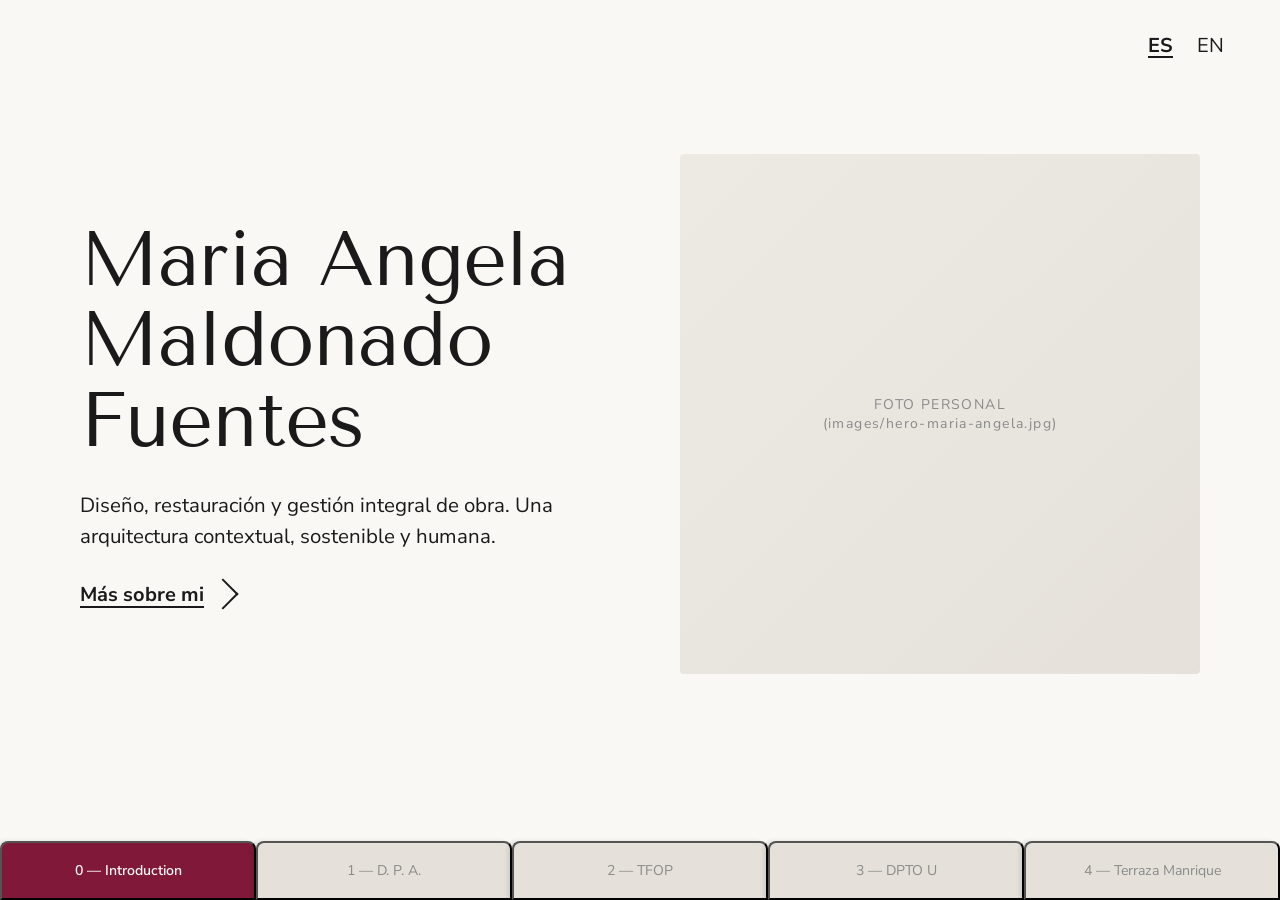
==== index.html @ 9f62f021 "Add files via upload" ====
<!DOCTYPE html>
<html lang="es">
<head>
<meta charset="UTF-8">
<meta name="viewport" content="width=device-width, initial-scale=1.0">
<title>Maria Angela Maldonado Fuentes — Portafolio</title>
<meta name="description" content="Portafolio de arquitectura — diseño, restauración y gestión integral de obra.">
<link rel="stylesheet" href="assets/css/styles.css">
</head>
<body>

<nav class="lang-switcher" aria-label="Idioma">
  <a href="#" class="active">ES</a>
  <a href="#" aria-disabled="true">EN</a>
</nav>

<main class="h-scroll" id="hScroll">

  <!-- ===== 0 · Introducción ===== -->
  <section class="h-panel" id="panel-0">
    <div class="panel-inner">
      <div class="panel-text">
        <h1 class="h-display">Maria Angela<br>Maldonado<br>Fuentes</h1>
        <p class="lead">
          Diseño, restauración y gestión integral de obra.
          Una arquitectura contextual, sostenible y humana.
        </p>
        <a href="about.html" class="cta-link">
          Más sobre mi <span class="arrow"></span>
        </a>
      </div>
      <div class="panel-image">
        <img src="images/hero-maria-angela.jpg" alt="Maria Angela Maldonado Fuentes"
             onerror="this.style.display='none';this.parentNode.innerHTML='<div class=image-placeholder style=width:100%;aspect-ratio:1/1;border-radius:4px>FOTO PERSONAL<br/>(images/hero-maria-angela.jpg)</div>'">
      </div>
    </div>
  </section>

  <!-- ===== 1 · D. P. A. ===== -->
  <section class="h-panel" id="panel-1">
    <div class="panel-inner">
      <div class="panel-text">
        <p class="eyebrow">01 · Tesis de titulación</p>
        <h2 class="h-section">D. P. A.</h2>
        <p class="meta">Reestructuración del Desembarcadero Pesquero Artesanal de Ilo<br>
          Ilo, Perú · 2020 — 2022</p>
        <p class="body-text">
          Proyecto de tesis desarrollado en colaboración con Paul Cruz, asesorado por
          Karen Takano. La propuesta reestructura un puerto pesquero clave del sur del Perú,
          integrando desarrollo urbano, frente marítimo y vida comunitaria.
        </p>
        <a href="projects/dpa.html" class="cta-link">
          Ver proyecto <span class="arrow"></span>
        </a>
      </div>
      <div class="panel-image">
        <img src="images/dpa-cover.jpg" alt="D.P.A. — Desembarcadero Pesquero Artesanal de Ilo"
             onerror="this.style.display='none';this.parentNode.innerHTML='<div class=image-placeholder style=width:100%;aspect-ratio:4/3;border-radius:4px>D.P.A. — IMAGEN PRINCIPAL<br/>(images/dpa-cover.jpg)</div>'">
      </div>
    </div>
  </section>

  <!-- ===== 2 · TFOP ===== -->
  <section class="h-panel" id="panel-2">
    <div class="panel-inner">
      <div class="panel-text">
        <p class="eyebrow">02 · Proyecto retail</p>
        <h2 class="h-section">TFOP</h2>
        <p class="meta">The Friend of Pablo · Showroom y consultoría<br>
          MPW Arquitectura · Lima, Perú</p>
        <p class="body-text">
          Co-diseño e implementación de la óptica boutique <em>The Friend of Pablo</em>:
          desarrollo de identidad espacial, gestión de obra y supervisión. Una propuesta
          minimalista con paleta verde salvia que destaca el producto como pieza de exhibición.
        </p>
        <a href="projects/tfop.html" class="cta-link">
          Ver proyecto <span class="arrow"></span>
        </a>
      </div>
      <div class="panel-image">
        <img src="images/tfop-render-01.jpg" alt="TFOP — The Friend of Pablo"
             onerror="this.style.display='none';this.parentNode.innerHTML='<div class=image-placeholder style=width:100%;aspect-ratio:4/3;border-radius:4px>TFOP — IMAGEN PRINCIPAL<br/>(images/tfop-render-01.jpg)</div>'">
      </div>
    </div>
  </section>

  <!-- ===== 3 · DPTO U ===== -->
  <section class="h-panel" id="panel-3">
    <div class="panel-inner">
      <div class="panel-text">
        <p class="eyebrow">03 · Proyecto residencial</p>
        <h2 class="h-section">DPTO U</h2>
        <p class="meta">Departamento U · Remodelación integral<br>
          Lima, Perú · MPW Arquitectura</p>
        <p class="body-text">
          Diseño, implementación y gestión de obra de un departamento existente.
          Reorganización de planta, integración de cocina y sala, carpintería a medida
          y selección de materiales con foco en calidez, claridad y funcionalidad.
        </p>
        <a href="projects/dpto-u.html" class="cta-link">
          Ver proyecto <span class="arrow"></span>
        </a>
      </div>
      <div class="panel-image">
        <img src="images/dpto-u-render-01.jpg" alt="DPTO U — Departamento residencial"
             onerror="this.style.display='none';this.parentNode.innerHTML='<div class=image-placeholder style=width:100%;aspect-ratio:4/3;border-radius:4px>DPTO U — IMAGEN PRINCIPAL<br/>(images/dpto-u-render-01.jpg)</div>'">
      </div>
    </div>
  </section>

  <!-- ===== 4 · Terraza Manrique ===== -->
  <section class="h-panel" id="panel-4">
    <div class="panel-inner">
      <div class="panel-text">
        <p class="eyebrow">04 · Proyecto residencial</p>
        <h2 class="h-section">Terraza Manrique</h2>
        <p class="meta">Casa · Comedor · Zona de parrilla<br>
          MPW Arquitectura · Lima, Perú</p>
        <p class="body-text">
          Implementación y gestión de una terraza-comedor con zona de parrilla,
          jardines verticales y pérgola. Un espacio exterior pensado para reunir,
          equilibrando arquitectura, vegetación y sombra natural.
        </p>
        <a href="projects/terraza-manrique.html" class="cta-link">
          Ver proyecto <span class="arrow"></span>
        </a>
      </div>
      <div class="panel-image">
        <img src="images/terraza-manrique-render-01.jpg" alt="Terraza Manrique"
             onerror="this.style.display='none';this.parentNode.innerHTML='<div class=image-placeholder style=width:100%;aspect-ratio:4/3;border-radius:4px>TERRAZA MANRIQUE — IMAGEN PRINCIPAL<br/>(images/terraza-manrique-render-01.jpg)</div>'">
      </div>
    </div>
  </section>

</main>

<!-- ===== Bottom tabs ===== -->
<nav class="tabs" aria-label="Secciones">
  <button class="tab active" data-index="0">0 — Introduction</button>
  <button class="tab"        data-index="1">1 — D. P. A.</button>
  <button class="tab"        data-index="2">2 — TFOP</button>
  <button class="tab"        data-index="3">3 — DPTO U</button>
  <button class="tab"        data-index="4">4 — Terraza Manrique</button>
</nav>

<script src="assets/js/home.js"></script>
</body>
</html>
---- assets/css/styles.css ----
/* ============================================
   Maria Angela Maldonado Fuentes — Portfolio
   Shared stylesheet
   ============================================ */

@import url('https://fonts.googleapis.com/css2?family=Tenor+Sans&family=Nunito+Sans:wght@300;400;600;700&display=swap');

:root {
  --bg:            #FAF8F5;
  --surface:       #FFFFFF;
  --text:          #1A1A1A;
  --text-secondary:#6B6B6B;
  --text-tertiary: #8A8A8A;
  --border:        #E5E1DA;
  --accent:        #801939;
  --accent-hover:  #5C1A2B;
  --tab-inactive:  #E5E1DA;

  --font-display: 'Tenor Sans', serif;
  --font-body:    'Nunito Sans', sans-serif;
}

* { box-sizing: border-box; }

html, body {
  margin: 0;
  padding: 0;
  background: var(--bg);
  color: var(--text);
  font-family: var(--font-body);
  font-weight: 400;
  -webkit-font-smoothing: antialiased;
  -moz-osx-font-smoothing: grayscale;
}

a { color: inherit; text-decoration: none; }
img { display: block; max-width: 100%; height: auto; }

/* ---------- Top language switcher ---------- */
.lang-switcher {
  position: absolute;
  top: 32px;
  right: 56px;
  display: flex;
  gap: 24px;
  font-size: 20px;
  z-index: 10;
}
.lang-switcher a { font-weight: 400; color: var(--text); }
.lang-switcher a.active { font-weight: 700; text-decoration: underline; text-underline-offset: 4px; }

/* ---------- Headings ---------- */
.h-display {
  font-family: var(--font-display);
  font-weight: 400;
  font-size: clamp(48px, 6vw, 80px);
  line-height: 1.05;
  letter-spacing: -0.01em;
  margin: 0;
  color: var(--text);
}

.h-section {
  font-family: var(--font-display);
  font-weight: 400;
  font-size: clamp(40px, 5vw, 64px);
  line-height: 1.1;
  margin: 0 0 16px 0;
  color: var(--text);
}

.eyebrow {
  font-family: var(--font-body);
  font-size: 14px;
  letter-spacing: 0.18em;
  text-transform: uppercase;
  color: var(--accent);
  margin: 0 0 16px 0;
}

.lead {
  font-family: var(--font-body);
  font-size: clamp(18px, 1.6vw, 22px);
  line-height: 1.55;
  color: var(--text);
  max-width: 560px;
  margin: 0;
}

.body-text {
  font-family: var(--font-body);
  font-size: 17px;
  line-height: 1.65;
  color: var(--text);
}

.meta {
  font-family: var(--font-body);
  font-size: 14px;
  color: var(--text-secondary);
  line-height: 1.6;
}

/* ---------- CTA Link ---------- */
.cta-link {
  display: inline-flex;
  align-items: center;
  gap: 8px;
  font-family: var(--font-body);
  font-weight: 700;
  font-size: 20px;
  color: var(--text);
  text-decoration: underline;
  text-underline-offset: 5px;
  cursor: pointer;
}
.cta-link .arrow {
  display: inline-block;
  width: 22px;
  height: 22px;
  border-top: 2.5px solid var(--text);
  border-right: 2.5px solid var(--text);
  transform: rotate(45deg);
  margin-bottom: 2px;
}
.cta-link:hover { color: var(--accent); }
.cta-link:hover .arrow { border-color: var(--accent); }

/* ---------- HOME: horizontal snap scroll ---------- */
.h-scroll {
  position: fixed;
  inset: 0;
  display: flex;
  flex-direction: row;
  overflow-x: auto;
  overflow-y: hidden;
  scroll-snap-type: x mandatory;
  scroll-behavior: smooth;
  -webkit-overflow-scrolling: touch;
  padding-bottom: 72px; /* leave room for tabs */
}
.h-scroll::-webkit-scrollbar { display: none; }
.h-scroll { scrollbar-width: none; }

.h-panel {
  flex: 0 0 100vw;
  width: 100vw;
  height: calc(100vh - 72px);
  scroll-snap-align: start;
  scroll-snap-stop: always;
  position: relative;
  padding: 0 80px;
  display: flex;
  align-items: center;
  justify-content: center;
}

.panel-inner {
  width: 100%;
  max-width: 1280px;
  display: grid;
  grid-template-columns: 1fr 1fr;
  gap: 80px;
  align-items: center;
}

.panel-text { display: flex; flex-direction: column; gap: 28px; }
.panel-image { display: flex; align-items: center; justify-content: center; }
.panel-image img {
  width: 100%;
  max-height: 70vh;
  object-fit: cover;
  border-radius: 4px;
  box-shadow: 0 8px 32px rgba(0,0,0,0.08);
}

/* ---------- Bottom tab navigation ---------- */
.tabs {
  position: fixed;
  bottom: 0;
  left: 0;
  right: 0;
  display: flex;
  background: var(--bg);
  padding: 0;
  z-index: 20;
}
.tab {
  flex: 1;
  padding: 18px 12px;
  background: var(--tab-inactive);
  color: var(--text-tertiary);
  font-family: var(--font-body);
  font-size: clamp(14px, 1.1vw, 18px);
  font-weight: 400;
  text-align: center;
  border-top-left-radius: 8px;
  border-top-right-radius: 8px;
  box-shadow: -4px 0 4px rgba(0,0,0,0.10);
  cursor: pointer;
  transition: background 0.25s ease, color 0.25s ease;
  user-select: none;
  white-space: nowrap;
  overflow: hidden;
  text-overflow: ellipsis;
}
.tab:hover {
  background: #E8E5DF;
  color: var(--text-secondary);
}
.tab.active {
  background: var(--accent);
  color: var(--bg);
  font-weight: 600;
}

/* ---------- Standard pages (about, project pages) ---------- */
.page-wrap {
  max-width: 1200px;
  margin: 0 auto;
  padding: 56px 56px 96px;
}

.page-header {
  display: flex;
  justify-content: space-between;
  align-items: flex-start;
  margin-bottom: 64px;
}
.back-link {
  display: inline-flex;
  align-items: center;
  gap: 10px;
  font-weight: 600;
  font-size: 16px;
  color: var(--text);
  text-decoration: none;
}
.back-link:hover { color: var(--accent); }
.back-link::before {
  content: '';
  display: inline-block;
  width: 14px; height: 14px;
  border-bottom: 2.5px solid currentColor;
  border-left: 2.5px solid currentColor;
  transform: rotate(45deg);
}

.project-hero {
  display: grid;
  grid-template-columns: 1fr 1fr;
  gap: 64px;
  align-items: center;
  margin-bottom: 80px;
}
.project-hero img {
  width: 100%;
  aspect-ratio: 4 / 3;
  object-fit: cover;
  border-radius: 4px;
}

.project-meta-grid {
  display: grid;
  grid-template-columns: 1fr 1fr;
  gap: 24px 40px;
  padding: 24px 0;
  border-top: 1px solid var(--border);
  border-bottom: 1px solid var(--border);
  margin: 32px 0;
}
.project-meta-grid .label {
  font-size: 12px;
  letter-spacing: 0.15em;
  text-transform: uppercase;
  color: var(--accent);
  margin-bottom: 6px;
}
.project-meta-grid .value {
  font-size: 16px;
  color: var(--text);
}

/* ---------- Editorial 12-column grid (story-driven projects) ----------
   Use child classes to span columns. Mirrors how an architect would
   lay out a PDF spread: full bleeds, asymmetric pairings, 2x2 analysis
   plates, narrow plans next to wide sections, etc.                       */
.editorial {
  display: grid;
  grid-template-columns: repeat(12, minmax(0, 1fr));
  grid-auto-rows: auto;
  gap: 20px;
  margin: 32px 0 64px;
}
.editorial figure { margin: 0; padding: 0; display: block; }
.editorial img {
  width: 100%;
  height: auto;
  display: block;
  border-radius: 4px;
  box-shadow: 0 2px 12px rgba(0,0,0,0.06);
  background: var(--border);
}
.editorial figcaption {
  font-size: 13px;
  letter-spacing: 0.05em;
  color: var(--text-secondary);
  margin-top: 8px;
}

/* span helpers */
.e-full     { grid-column: 1 / -1; }
.e-half-l   { grid-column: 1 / span 6; }
.e-half-r   { grid-column: 7 / -1; }
.e-third-1  { grid-column: 1 / span 4; }
.e-third-2  { grid-column: 5 / span 4; }
.e-third-3  { grid-column: 9 / -1; }
.e-2-3-l    { grid-column: 1 / span 8; }
.e-1-3-r    { grid-column: 9 / -1; }
.e-1-3-l    { grid-column: 1 / span 4; }
.e-2-3-r    { grid-column: 5 / -1; }
.e-center-narrow { grid-column: 3 / span 8; }
.e-center-wide   { grid-column: 2 / span 10; }

/* chapter heading inside the editorial flow */
.chapter {
  grid-column: 1 / -1;
  margin: 40px 0 4px;
  padding-top: 24px;
  border-top: 1px solid var(--border);
  display: flex;
  align-items: baseline;
  gap: 20px;
}
.chapter .num {
  font-family: var(--font-display);
  font-size: 28px;
  color: var(--accent);
  letter-spacing: 0.04em;
}
.chapter .name {
  font-family: var(--font-display);
  font-size: 28px;
  color: var(--text);
}

/* dark-bg images sit better with a subtle dark mat */
.editorial .dark-mat {
  background: #000;
  padding: 16px;
  border-radius: 4px;
}
.editorial .dark-mat img {
  background: #000;
  box-shadow: none;
}

@media (max-width: 900px) {
  .editorial { gap: 16px; }
  .editorial > * { grid-column: 1 / -1 !important; }
  .chapter { flex-direction: column; gap: 4px; }
}

/* ---------- Masonry gallery (preserves native aspect ratios) ---------- */
.masonry {
  column-count: 3;
  column-gap: 20px;
  margin: 48px 0;
}
@media (max-width: 1100px) { .masonry { column-count: 2; } }
@media (max-width: 640px)  { .masonry { column-count: 1; } }

.m-item {
  break-inside: avoid;
  -webkit-column-break-inside: avoid;
  page-break-inside: avoid;
  margin: 0 0 20px 0;
  padding: 0;
  display: block;
}
.m-item img {
  width: 100%;
  height: auto;        /* respect natural ratio */
  display: block;
  border-radius: 4px;
  box-shadow: 0 2px 12px rgba(0,0,0,0.06);
  background: var(--border);
}

.m-item.wide   { /* hint for wide images — span 2 cols when supported */ }
.m-item figcaption {
  font-size: 13px;
  color: var(--text-secondary);
  margin-top: 8px;
  letter-spacing: 0.04em;
}

/* Zoomable cursor */
.zoomable { cursor: zoom-in; transition: transform 0.25s ease, opacity 0.25s ease; }
.zoomable:hover { opacity: 0.92; }

/* ---------- Lightbox ---------- */
.lightbox {
  position: fixed;
  inset: 0;
  background: rgba(20, 18, 16, 0.92);
  display: none;
  align-items: center;
  justify-content: center;
  z-index: 1000;
  cursor: zoom-out;
  padding: 40px;
  opacity: 0;
  transition: opacity 0.25s ease;
}
.lightbox.open { display: flex; opacity: 1; }
.lightbox img {
  max-width: 100%;
  max-height: 100%;
  width: auto;
  height: auto;
  object-fit: contain;
  border-radius: 4px;
  box-shadow: 0 12px 64px rgba(0,0,0,0.5);
}
.lightbox-close {
  position: absolute;
  top: 24px;
  right: 32px;
  width: 40px;
  height: 40px;
  border: none;
  border-radius: 50%;
  background: rgba(255,255,255,0.12);
  color: #fff;
  font-size: 22px;
  cursor: pointer;
  display: flex;
  align-items: center;
  justify-content: center;
  transition: background 0.2s ease;
}
.lightbox-close:hover { background: rgba(255,255,255,0.25); }
.lightbox-caption {
  position: absolute;
  bottom: 24px;
  left: 50%;
  transform: translateX(-50%);
  color: rgba(255,255,255,0.8);
  font-size: 14px;
  letter-spacing: 0.04em;
}

.section-title {
  font-family: var(--font-display);
  font-size: 32px;
  margin: 64px 0 24px;
  color: var(--text);
}

.image-placeholder {
  background: linear-gradient(135deg, #EDEAE4, #E5E1DA);
  display: flex;
  align-items: center;
  justify-content: center;
  color: var(--text-tertiary);
  font-size: 14px;
  letter-spacing: 0.1em;
  text-align: center;
  padding: 24px;
}

footer.site-footer {
  border-top: 1px solid var(--border);
  padding: 32px 56px;
  margin-top: 64px;
  display: flex;
  justify-content: space-between;
  font-size: 14px;
  color: var(--text-secondary);
}

/* ---------- Responsive ---------- */
@media (max-width: 900px) {
  .panel-inner { grid-template-columns: 1fr; gap: 32px; }
  .h-panel { padding: 0 32px; height: calc(100vh - 64px); }
  .project-hero { grid-template-columns: 1fr; gap: 32px; }
  .page-wrap { padding: 32px 24px 64px; }
  .lang-switcher { top: 20px; right: 24px; }
  .tab { font-size: 12px; padding: 14px 6px; }
}
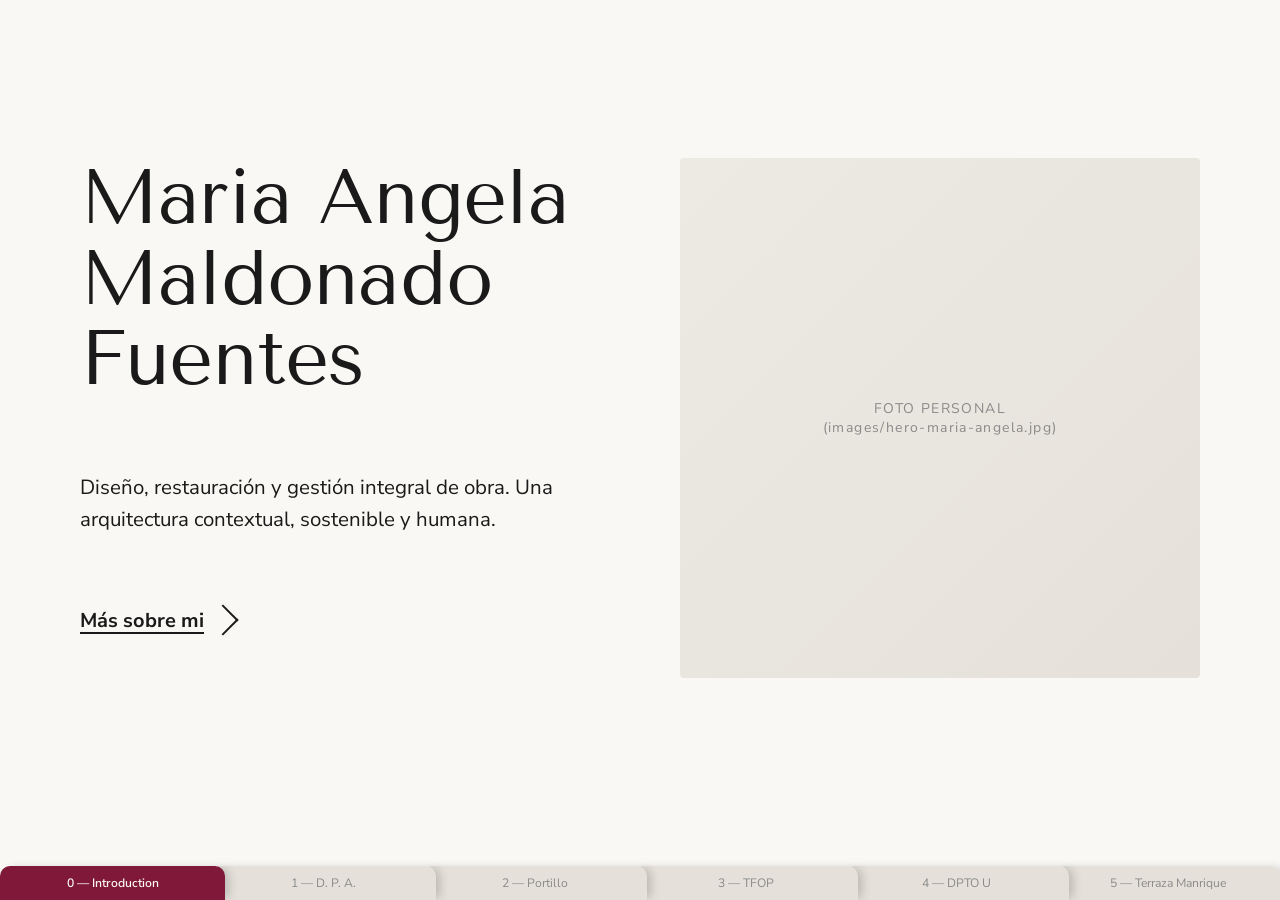
==== commit 965a3683: "Add files via upload" ====
--- a/index.html
+++ b/index.html
@@ -9,29 +9,28 @@
 </head>
 <body>
 
-<nav class="lang-switcher" aria-label="Idioma">
-  <a href="#" class="active">ES</a>
-  <a href="#" aria-disabled="true">EN</a>
-</nav>
-
 <main class="h-scroll" id="hScroll">
 
   <!-- ===== 0 · Introducción ===== -->
   <section class="h-panel" id="panel-0">
     <div class="panel-inner">
-      <div class="panel-text">
+      <div class="p-title">
         <h1 class="h-display">Maria Angela<br>Maldonado<br>Fuentes</h1>
+      </div>
+      <div class="p-image">
+        <img src="images/hero-maria-angela.jpg" alt="Maria Angela Maldonado Fuentes"
+             onerror="this.style.display='none';this.parentNode.innerHTML='<div class=image-placeholder style=width:100%;aspect-ratio:1/1;border-radius:4px>FOTO PERSONAL<br/>(images/hero-maria-angela.jpg)</div>'">
+      </div>
+      <div class="p-body">
         <p class="lead">
           Diseño, restauración y gestión integral de obra.
           Una arquitectura contextual, sostenible y humana.
         </p>
+      </div>
+      <div class="p-cta">
         <a href="about.html" class="cta-link">
           Más sobre mi <span class="arrow"></span>
         </a>
-      </div>
-      <div class="panel-image">
-        <img src="images/hero-maria-angela.jpg" alt="Maria Angela Maldonado Fuentes"
-             onerror="this.style.display='none';this.parentNode.innerHTML='<div class=image-placeholder style=width:100%;aspect-ratio:1/1;border-radius:4px>FOTO PERSONAL<br/>(images/hero-maria-angela.jpg)</div>'">
       </div>
     </div>
   </section>
@@ -39,108 +38,152 @@
   <!-- ===== 1 · D. P. A. ===== -->
   <section class="h-panel" id="panel-1">
     <div class="panel-inner">
-      <div class="panel-text">
+      <div class="p-title">
         <p class="eyebrow">01 · Tesis de titulación</p>
         <h2 class="h-section">D. P. A.</h2>
+      </div>
+      <div class="p-image">
+        <img src="images/dpa-cover.jpg" alt="D.P.A. — Desembarcadero Pesquero Artesanal de Ilo"
+             onerror="this.style.display='none';this.parentNode.innerHTML='<div class=image-placeholder style=width:100%;aspect-ratio:4/3;border-radius:4px>D.P.A. — IMAGEN PRINCIPAL<br/>(images/dpa-cover.jpg)</div>'">
+      </div>
+      <div class="p-body">
         <p class="meta">Reestructuración del Desembarcadero Pesquero Artesanal de Ilo<br>
           Ilo, Perú · 2020 — 2022</p>
-        <p class="body-text">
-          Proyecto de tesis desarrollado en colaboración con Paul Cruz, asesorado por
-          Karen Takano. La propuesta reestructura un puerto pesquero clave del sur del Perú,
+        <p class="body-text" style="margin-top:12px">
+          Proyecto de tesis en colaboración con Paul Cruz, asesorado por Karen Takano.
+          La propuesta reestructura un puerto pesquero clave del sur del Perú,
           integrando desarrollo urbano, frente marítimo y vida comunitaria.
         </p>
+      </div>
+      <div class="p-cta">
         <a href="projects/dpa.html" class="cta-link">
           Ver proyecto <span class="arrow"></span>
         </a>
       </div>
-      <div class="panel-image">
-        <img src="images/dpa-cover.jpg" alt="D.P.A. — Desembarcadero Pesquero Artesanal de Ilo"
-             onerror="this.style.display='none';this.parentNode.innerHTML='<div class=image-placeholder style=width:100%;aspect-ratio:4/3;border-radius:4px>D.P.A. — IMAGEN PRINCIPAL<br/>(images/dpa-cover.jpg)</div>'">
+    </div>
+  </section>
+
+  <!-- ===== 2 · Portillo ===== -->
+  <section class="h-panel" id="panel-2">
+    <div class="panel-inner">
+      <div class="p-title">
+        <p class="eyebrow">02 · Proyecto residencial</p>
+        <h2 class="h-section">Portillo</h2>
+      </div>
+      <div class="p-image">
+        <img src="images/portillo-cover.jpg" alt="Proyecto Portillo"
+             onerror="this.style.display='none';this.parentNode.innerHTML='<div class=image-placeholder style=width:100%;aspect-ratio:4/3;border-radius:4px>PORTILLO<br/>(images/portillo-cover.jpg)</div>'">
+      </div>
+      <div class="p-body">
+        <p class="meta">Terraza · Zona de parrilla · W.Closet<br>
+          MPW Arquitectura · Julio — Septiembre 2021</p>
+        <p class="body-text" style="margin-top:12px">
+          Implementación de diversas áreas de una vivienda, enfocándose principalmente
+          en la zona de terraza, con diseño de iluminación que resalta la nueva sala
+          exterior bajo sol y sombra.
+        </p>
+      </div>
+      <div class="p-cta">
+        <a href="projects/portillo.html" class="cta-link">
+          Ver proyecto <span class="arrow"></span>
+        </a>
       </div>
     </div>
   </section>
 
-  <!-- ===== 2 · TFOP ===== -->
-  <section class="h-panel" id="panel-2">
+  <!-- ===== 3 · TFOP ===== -->
+  <section class="h-panel" id="panel-3">
     <div class="panel-inner">
-      <div class="panel-text">
-        <p class="eyebrow">02 · Proyecto retail</p>
+      <div class="p-title">
+        <p class="eyebrow">03 · Proyecto retail</p>
         <h2 class="h-section">TFOP</h2>
-        <p class="meta">The Friend of Pablo · Showroom y consultoría<br>
-          MPW Arquitectura · Lima, Perú</p>
-        <p class="body-text">
-          Co-diseño e implementación de la óptica boutique <em>The Friend of Pablo</em>:
-          desarrollo de identidad espacial, gestión de obra y supervisión. Una propuesta
-          minimalista con paleta verde salvia que destaca el producto como pieza de exhibición.
+      </div>
+      <div class="p-image">
+        <img src="images/tfop-render-01.jpg" alt="TFOP — The Friend of Pablo"
+             onerror="this.style.display='none';this.parentNode.innerHTML='<div class=image-placeholder style=width:100%;aspect-ratio:4/3;border-radius:4px>TFOP — IMAGEN PRINCIPAL<br/>(images/tfop-render-01.jpg)</div>'">
+      </div>
+      <div class="p-body">
+        <p class="meta">The Friend of Pablo · Showroom + Consultorio<br>
+          MPW Arquitectura · Octubre 2020</p>
+        <p class="body-text" style="margin-top:12px">
+          Co-diseño e implementación de óptica boutique en centro comercial — 31.9 m²,
+          paleta verde salvia y exhibición curada del producto. Implementación nocturna
+          en horario permitido por el centro.
         </p>
+      </div>
+      <div class="p-cta">
         <a href="projects/tfop.html" class="cta-link">
           Ver proyecto <span class="arrow"></span>
         </a>
       </div>
-      <div class="panel-image">
-        <img src="images/tfop-render-01.jpg" alt="TFOP — The Friend of Pablo"
-             onerror="this.style.display='none';this.parentNode.innerHTML='<div class=image-placeholder style=width:100%;aspect-ratio:4/3;border-radius:4px>TFOP — IMAGEN PRINCIPAL<br/>(images/tfop-render-01.jpg)</div>'">
+    </div>
+  </section>
+
+  <!-- ===== 4 · DPTO U ===== -->
+  <section class="h-panel" id="panel-4">
+    <div class="panel-inner">
+      <div class="p-title">
+        <p class="eyebrow">04 · Proyecto residencial</p>
+        <h2 class="h-section">DPTO U</h2>
+      </div>
+      <div class="p-image">
+        <img src="images/dpto-u-render-01.jpg" alt="DPTO U — Departamento residencial"
+             onerror="this.style.display='none';this.parentNode.innerHTML='<div class=image-placeholder style=width:100%;aspect-ratio:4/3;border-radius:4px>DPTO U — IMAGEN PRINCIPAL<br/>(images/dpto-u-render-01.jpg)</div>'">
+      </div>
+      <div class="p-body">
+        <p class="meta">Departamento U · Sala + Cocina + Dormitorio + Baño<br>
+          AM Studio · Enero — Julio 2022</p>
+        <p class="body-text" style="margin-top:12px">
+          Redistribución y diseño interior de un departamento de un nivel — 40 m².
+          Reorganización completa de planta y carpintería a medida con foco en calidez
+          y funcionalidad.
+        </p>
+      </div>
+      <div class="p-cta">
+        <a href="projects/dpto-u.html" class="cta-link">
+          Ver proyecto <span class="arrow"></span>
+        </a>
       </div>
     </div>
   </section>
 
-  <!-- ===== 3 · DPTO U ===== -->
-  <section class="h-panel" id="panel-3">
+  <!-- ===== 5 · Terraza Manrique ===== -->
+  <section class="h-panel" id="panel-5">
     <div class="panel-inner">
-      <div class="panel-text">
-        <p class="eyebrow">03 · Proyecto residencial</p>
-        <h2 class="h-section">DPTO U</h2>
-        <p class="meta">Departamento U · Remodelación integral<br>
-          Lima, Perú · MPW Arquitectura</p>
-        <p class="body-text">
-          Diseño, implementación y gestión de obra de un departamento existente.
-          Reorganización de planta, integración de cocina y sala, carpintería a medida
-          y selección de materiales con foco en calidez, claridad y funcionalidad.
+      <div class="p-title">
+        <p class="eyebrow">05 · Proyecto residencial</p>
+        <h2 class="h-section">Terraza Manrique</h2>
+      </div>
+      <div class="p-image">
+        <img src="images/terraza-manrique-render-01.jpg" alt="Terraza Manrique"
+             onerror="this.style.display='none';this.parentNode.innerHTML='<div class=image-placeholder style=width:100%;aspect-ratio:4/3;border-radius:4px>TERRAZA MANRIQUE — IMAGEN PRINCIPAL<br/>(images/terraza-manrique-render-01.jpg)</div>'">
+      </div>
+      <div class="p-body">
+        <p class="meta">Estar + Comedor + Zona de parrilla<br>
+          MPW Arquitectura · Agosto 2021 — Enero 2022</p>
+        <p class="body-text" style="margin-top:12px">
+          Remodelación completa de una terraza con zona de parrilla y división con piscina —
+          56 m². Trabajo en conjunto con un especialista paisajista.
         </p>
-        <a href="projects/dpto-u.html" class="cta-link">
-          Ver proyecto <span class="arrow"></span>
-        </a>
       </div>
-      <div class="panel-image">
-        <img src="images/dpto-u-render-01.jpg" alt="DPTO U — Departamento residencial"
-             onerror="this.style.display='none';this.parentNode.innerHTML='<div class=image-placeholder style=width:100%;aspect-ratio:4/3;border-radius:4px>DPTO U — IMAGEN PRINCIPAL<br/>(images/dpto-u-render-01.jpg)</div>'">
-      </div>
-    </div>
-  </section>
-
-  <!-- ===== 4 · Terraza Manrique ===== -->
-  <section class="h-panel" id="panel-4">
-    <div class="panel-inner">
-      <div class="panel-text">
-        <p class="eyebrow">04 · Proyecto residencial</p>
-        <h2 class="h-section">Terraza Manrique</h2>
-        <p class="meta">Casa · Comedor · Zona de parrilla<br>
-          MPW Arquitectura · Lima, Perú</p>
-        <p class="body-text">
-          Implementación y gestión de una terraza-comedor con zona de parrilla,
-          jardines verticales y pérgola. Un espacio exterior pensado para reunir,
-          equilibrando arquitectura, vegetación y sombra natural.
-        </p>
+      <div class="p-cta">
         <a href="projects/terraza-manrique.html" class="cta-link">
           Ver proyecto <span class="arrow"></span>
         </a>
-      </div>
-      <div class="panel-image">
-        <img src="images/terraza-manrique-render-01.jpg" alt="Terraza Manrique"
-             onerror="this.style.display='none';this.parentNode.innerHTML='<div class=image-placeholder style=width:100%;aspect-ratio:4/3;border-radius:4px>TERRAZA MANRIQUE — IMAGEN PRINCIPAL<br/>(images/terraza-manrique-render-01.jpg)</div>'">
       </div>
     </div>
   </section>
 
 </main>
 
-<!-- ===== Bottom tabs ===== -->
+<!-- ===== Bottom tabs (desktop only) ===== -->
 <nav class="tabs" aria-label="Secciones">
   <button class="tab active" data-index="0">0 — Introduction</button>
   <button class="tab"        data-index="1">1 — D. P. A.</button>
-  <button class="tab"        data-index="2">2 — TFOP</button>
-  <button class="tab"        data-index="3">3 — DPTO U</button>
-  <button class="tab"        data-index="4">4 — Terraza Manrique</button>
+  <button class="tab"        data-index="2">2 — Portillo</button>
+  <button class="tab"        data-index="3">3 — TFOP</button>
+  <button class="tab"        data-index="4">4 — DPTO U</button>
+  <button class="tab"        data-index="5">5 — Terraza Manrique</button>
 </nav>
 
 <script src="assets/js/home.js"></script>
--- a/assets/css/styles.css
+++ b/assets/css/styles.css
@@ -126,18 +126,22 @@
 .cta-link:hover { color: var(--accent); }
 .cta-link:hover .arrow { border-color: var(--accent); }
 
-/* ---------- HOME: horizontal snap scroll ---------- */
+/* ---------- HOME: horizontal snap scroll (desktop) ---------------------
+   On screens narrower than 900 px this layout flips to a vertical stack
+   with the reading order title → image → body → cta. See the media
+   query at the bottom of this section.                                  */
 .h-scroll {
   position: fixed;
   inset: 0;
   display: flex;
   flex-direction: row;
-  overflow-x: auto;
+  overflow-x: hidden;          /* JS drives scrolling — no native trackpad inertia */
   overflow-y: hidden;
   scroll-snap-type: x mandatory;
   scroll-behavior: smooth;
+  overscroll-behavior: contain;
   -webkit-overflow-scrolling: touch;
-  padding-bottom: 72px; /* leave room for tabs */
+  padding-bottom: 64px;        /* leave room for tabs */
 }
 .h-scroll::-webkit-scrollbar { display: none; }
 .h-scroll { scrollbar-width: none; }
@@ -145,28 +149,37 @@
 .h-panel {
   flex: 0 0 100vw;
   width: 100vw;
-  height: calc(100vh - 72px);
+  height: calc(100vh - 64px);
   scroll-snap-align: start;
   scroll-snap-stop: always;
-  position: relative;
   padding: 0 80px;
   display: flex;
   align-items: center;
   justify-content: center;
-}
-
+  box-sizing: border-box;
+}
+
+/* Panel uses grid areas so the same children can rearrange on mobile */
 .panel-inner {
   width: 100%;
   max-width: 1280px;
   display: grid;
   grid-template-columns: 1fr 1fr;
-  gap: 80px;
-  align-items: center;
-}
-
-.panel-text { display: flex; flex-direction: column; gap: 28px; }
-.panel-image { display: flex; align-items: center; justify-content: center; }
-.panel-image img {
+  grid-template-areas:
+    "title image"
+    "body  image"
+    "cta   image";
+  grid-template-rows: auto auto auto;
+  column-gap: 80px;
+  row-gap: 28px;
+  align-content: center;
+}
+.p-title { grid-area: title; }
+.p-image { grid-area: image; align-self: center; display: flex; align-items: center; justify-content: center; }
+.p-body  { grid-area: body; }
+.p-cta   { grid-area: cta; align-self: start; }
+
+.p-image img {
   width: 100%;
   max-height: 70vh;
   object-fit: cover;
@@ -174,36 +187,109 @@
   box-shadow: 0 8px 32px rgba(0,0,0,0.08);
 }
 
-/* ---------- Bottom tab navigation ---------- */
+/* ----- Mobile override: vertical scroll, no tabs, no snap, fit-in-screen */
+@media (max-width: 900px) {
+  /* Allow natural page scroll — release the fixed full-viewport scroller */
+  .h-scroll {
+    position: static;
+    inset: auto;
+    flex-direction: column;
+    overflow: visible;
+    scroll-snap-type: none;     /* disable snap on mobile */
+    padding-bottom: 0;
+    height: auto;
+  }
+  .h-panel {
+    flex: none;
+    width: 100%;
+    min-height: 100vh;          /* one screen per section */
+    height: auto;
+    padding: 28px 20px;
+    scroll-snap-align: none;
+    scroll-snap-stop: normal;
+    box-sizing: border-box;
+  }
+  .panel-inner {
+    grid-template-columns: 1fr;
+    grid-template-areas:
+      "title"
+      "image"
+      "body"
+      "cta";
+    gap: 18px;
+    row-gap: 18px;
+    column-gap: 0;
+    text-align: center;
+    justify-items: center;
+    width: 100%;
+  }
+  /* Type a notch smaller so a full section fits in viewport height */
+  .panel-inner .h-display { font-size: clamp(36px, 9vw, 52px); line-height: 1.04; }
+  .panel-inner .h-section { font-size: clamp(32px, 8vw, 44px); }
+  .panel-inner .lead      { font-size: 16px; line-height: 1.5; }
+  .panel-inner .meta      { font-size: 13px; }
+  .panel-inner .body-text { font-size: 15px; line-height: 1.5; }
+  .panel-inner .cta-link  { font-size: 16px; }
+  .p-title, .p-body { max-width: 100%; }
+  .p-image { width: 100%; }
+  .p-image img {
+    max-width: min(360px, 80vw);
+    max-height: 38vh;
+  }
+  .p-cta { align-self: center; }
+  .tabs { display: none; }
+}
+
+/* ---------- Bottom tab navigation — cascading overlap ----------------
+   Each tab sits slightly on top of the next, casting a soft shadow to
+   the right. First tab has the highest stacking order; the row reads
+   like a deck of cards laid out left → right.                         */
 .tabs {
   position: fixed;
   bottom: 0;
   left: 0;
   right: 0;
-  display: flex;
-  background: var(--bg);
-  padding: 0;
+  width: 100%;
+  display: flex;
+  background: transparent;
+  padding: 0;                /* edge to edge */
   z-index: 20;
+  pointer-events: none;      /* enable per-tab */
 }
 .tab {
+  pointer-events: auto;
   flex: 1;
-  padding: 18px 12px;
+  min-width: 0;               /* allow tabs to shrink to fit row */
+  padding: 9px 14px;          /* vertically slim */
   background: var(--tab-inactive);
   color: var(--text-tertiary);
   font-family: var(--font-body);
-  font-size: clamp(14px, 1.1vw, 18px);
+  font-size: clamp(12px, 0.95vw, 16px);
   font-weight: 400;
   text-align: center;
-  border-top-left-radius: 8px;
-  border-top-right-radius: 8px;
-  box-shadow: -4px 0 4px rgba(0,0,0,0.10);
+  border: none;               /* no stroke */
+  outline: none;
+  border-top-left-radius: 10px;
+  border-top-right-radius: 10px;
   cursor: pointer;
-  transition: background 0.25s ease, color 0.25s ease;
-  user-select: none;
   white-space: nowrap;
   overflow: hidden;
   text-overflow: ellipsis;
-}
+  user-select: none;
+  transition: background 0.2s ease, color 0.2s ease;
+  margin-left: -14px;         /* overlap with previous tab */
+  box-shadow: 6px 0 10px -2px rgba(0,0,0,0.18);  /* shadow to the right */
+}
+.tab:first-child { margin-left: 0; }
+/* z-index ladder — first tab on top of second, etc. */
+.tab:nth-child(1) { z-index: 50; }
+.tab:nth-child(2) { z-index: 49; }
+.tab:nth-child(3) { z-index: 48; }
+.tab:nth-child(4) { z-index: 47; }
+.tab:nth-child(5) { z-index: 46; }
+.tab:nth-child(6) { z-index: 45; }
+.tab:nth-child(7) { z-index: 44; }
+.tab:nth-child(8) { z-index: 43; }
 .tab:hover {
   background: #E8E5DF;
   color: var(--text-secondary);
@@ -212,6 +298,11 @@
   background: var(--accent);
   color: var(--bg);
   font-weight: 600;
+}
+
+/* Hide tabs on mobile (must come AFTER the .tabs rule above) */
+@media (max-width: 900px) {
+  .tabs { display: none !important; }
 }
 
 /* ---------- Standard pages (about, project pages) ---------- */
@@ -279,6 +370,219 @@
 .project-meta-grid .value {
   font-size: 16px;
   color: var(--text);
+}
+
+/* ---------- PDF pages stacked vertically (project view) ---------------- */
+.pdf-pages {
+  max-width: 1400px;
+  margin: 32px auto 0;
+  display: flex;
+  flex-direction: column;
+  align-items: center;
+  gap: 24px;
+}
+.pdf-pages img {
+  width: 100%;
+  height: auto;
+  display: block;
+  border-radius: 4px;
+  box-shadow: 0 4px 24px rgba(0,0,0,0.08);
+  background: var(--border);
+  cursor: zoom-in;
+}
+.pdf-pages img:hover { opacity: 0.97; }
+
+/* ---------- Section nav (DPA & similar projects) ---------------------- */
+.section-nav {
+  max-width: 1400px;
+  margin: 24px auto 12px;
+  display: flex;
+  flex-wrap: wrap;
+  gap: 4px;
+  align-items: stretch;
+  background: transparent;
+  border-radius: 10px;
+  overflow: hidden;
+}
+.section-nav a {
+  flex: 1 1 0;
+  min-width: 0;
+  padding: 10px 14px;
+  background: var(--tab-inactive);
+  color: var(--text-secondary);
+  font-family: var(--font-body);
+  font-size: 12px;
+  letter-spacing: 0.04em;
+  text-align: center;
+  text-decoration: none;
+  cursor: pointer;
+  transition: background 0.2s ease, color 0.2s ease;
+  white-space: nowrap;
+  overflow: hidden;
+  text-overflow: ellipsis;
+  display: flex;
+  align-items: center;
+  justify-content: center;
+  gap: 6px;
+  border-radius: 8px;
+}
+.section-nav a:hover {
+  background: var(--accent);
+  color: var(--bg);
+}
+.section-nav a .sn-num {
+  font-family: var(--font-display);
+  font-size: 14px;
+  opacity: 0.75;
+}
+.section-nav a .sn-label {
+  font-size: 12px;
+  letter-spacing: 0.04em;
+}
+
+.pdf-pages .pdf-section {
+  width: 100%;
+  scroll-margin-top: 24px;
+}
+
+@media (max-width: 900px) {
+  .section-nav { flex-wrap: wrap; }
+  .section-nav a { flex: 1 1 calc(50% - 4px); }
+}
+
+/* ---------- Spread layout — mirror PDF page-by-page ---------------------
+   Each `.spread` represents one printed spread (two facing pages).
+   On desktop it shows left page (`.spread-left`) and right page
+   (`.spread-right`) side by side. On mobile they stack vertically.
+   Stacks of items inside each page keep the original top-to-bottom
+   order from the PDF.                                                     */
+.spread {
+  display: grid;
+  grid-template-columns: 1fr 1fr;
+  gap: 56px;
+  padding: 48px 0;
+  border-top: 1px solid var(--border);
+  margin: 0;
+}
+.spread:first-of-type { border-top: none; padding-top: 24px; }
+
+.spread-left, .spread-right {
+  display: flex;
+  flex-direction: column;
+  gap: 20px;
+  min-width: 0;
+}
+
+.spread-eyebrow {
+  font-size: 11px;
+  letter-spacing: 0.2em;
+  text-transform: uppercase;
+  color: var(--text-tertiary);
+  margin-bottom: 4px;
+}
+
+.spread-page-num {
+  font-family: var(--font-display);
+  font-size: 28px;
+  color: var(--text-tertiary);
+  letter-spacing: 0.02em;
+  text-align: right;
+  margin-bottom: -8px;
+}
+
+.spread h2.page-title {
+  font-family: var(--font-display);
+  font-size: clamp(28px, 3vw, 40px);
+  margin: 0 0 8px 0;
+  letter-spacing: 0.01em;
+}
+.spread h3.page-sub {
+  font-family: var(--font-body);
+  font-size: 14px;
+  font-weight: 400;
+  letter-spacing: 0.08em;
+  text-transform: uppercase;
+  color: var(--text-secondary);
+  margin: 0;
+}
+.spread h3.section-h {
+  font-family: var(--font-body);
+  font-size: 15px;
+  font-weight: 700;
+  letter-spacing: 0.05em;
+  text-transform: uppercase;
+  color: var(--accent);
+  margin: 8px 0 4px;
+}
+
+.spread figure { margin: 0; padding: 0; }
+.spread figure img {
+  width: 100%;
+  height: auto;
+  display: block;
+  border-radius: 4px;
+  box-shadow: 0 2px 12px rgba(0,0,0,0.06);
+  background: var(--border);
+}
+.spread figcaption {
+  font-size: 12px;
+  letter-spacing: 0.04em;
+  color: var(--text-secondary);
+  margin-top: 6px;
+  line-height: 1.5;
+}
+.spread .caption-strong { color: var(--text); font-weight: 700; }
+
+.spread .body-text { font-size: 15px; line-height: 1.55; max-width: none; }
+.spread .meta-line {
+  font-size: 13px;
+  color: var(--text-secondary);
+  letter-spacing: 0.04em;
+  margin: 6px 0;
+}
+.spread .cost-line {
+  font-size: 13px;
+  color: var(--text);
+  letter-spacing: 0.04em;
+  margin-top: 12px;
+  padding-top: 10px;
+  border-top: 1px solid var(--border);
+}
+
+/* nested layouts inside a page */
+.grid-2x2 {
+  display: grid;
+  grid-template-columns: 1fr 1fr;
+  gap: 14px;
+}
+.grid-3x2 {
+  display: grid;
+  grid-template-columns: repeat(3, 1fr);
+  gap: 14px;
+}
+.grid-1x2 {
+  display: grid;
+  grid-template-columns: 1fr 1fr;
+  gap: 14px;
+}
+.grid-3x1 {
+  display: grid;
+  grid-template-columns: repeat(3, 1fr);
+  gap: 12px;
+}
+
+/* dark mat for technical drawings on dark backgrounds */
+.spread .dark-mat {
+  background: #000;
+  padding: 12px;
+  border-radius: 4px;
+}
+.spread .dark-mat img { box-shadow: none; background: #000; }
+.spread .dark-mat figcaption { color: rgba(255,255,255,0.7); padding: 0 4px; }
+
+@media (max-width: 900px) {
+  .spread { grid-template-columns: 1fr; gap: 32px; padding: 32px 0; }
+  .grid-3x2, .grid-3x1 { grid-template-columns: 1fr 1fr; }
 }
 
 /* ---------- Editorial 12-column grid (story-driven projects) ----------
@@ -399,29 +703,31 @@
 .zoomable { cursor: zoom-in; transition: transform 0.25s ease, opacity 0.25s ease; }
 .zoomable:hover { opacity: 0.92; }
 
-/* ---------- Lightbox ---------- */
+/* ---------- Lightbox — zoom + pan with mouse -------------------------- */
 .lightbox {
   position: fixed;
   inset: 0;
-  background: rgba(20, 18, 16, 0.92);
+  background: rgba(20, 18, 16, 0.94);
   display: none;
-  align-items: center;
-  justify-content: center;
   z-index: 1000;
   cursor: zoom-out;
-  padding: 40px;
   opacity: 0;
   transition: opacity 0.25s ease;
-}
-.lightbox.open { display: flex; opacity: 1; }
+  overflow: hidden;     /* image bigger than viewport — clip overflow */
+}
+.lightbox.open { display: block; opacity: 1; }
 .lightbox img {
-  max-width: 100%;
-  max-height: 100%;
-  width: auto;
-  height: auto;
-  object-fit: contain;
-  border-radius: 4px;
+  position: absolute;
+  top: 0;
+  left: 0;
+  max-width: none;
+  max-height: none;
+  border-radius: 0;
   box-shadow: 0 12px 64px rgba(0,0,0,0.5);
+  pointer-events: none;  /* mouse events go to lightbox for panning */
+  user-select: none;
+  -webkit-user-drag: none;
+  will-change: transform;
 }
 .lightbox-close {
   position: absolute;
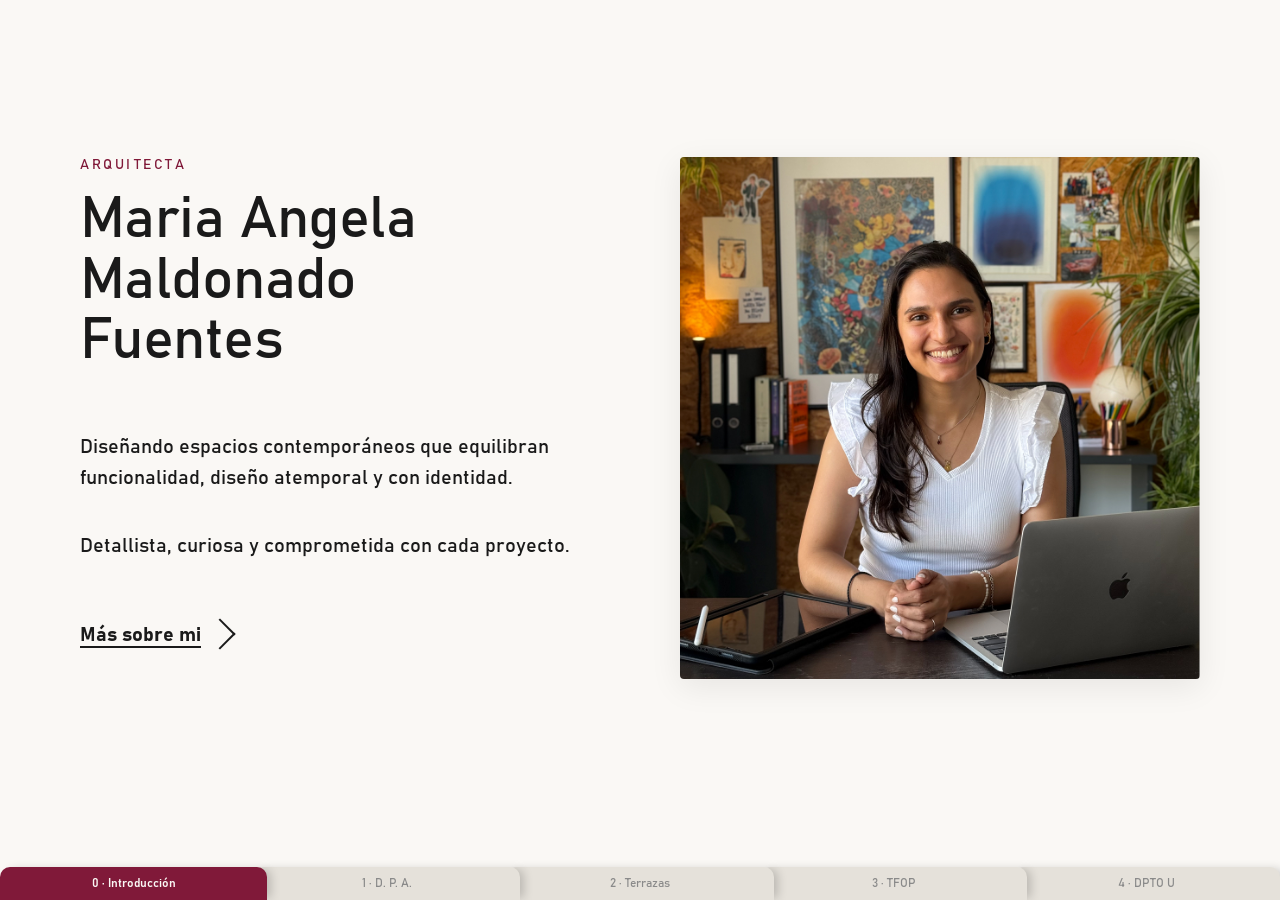
==== commit 007b95d9: "Add files via upload" ====
--- a/index.html
+++ b/index.html
@@ -15,7 +15,8 @@
   <section class="h-panel" id="panel-0">
     <div class="panel-inner">
       <div class="p-title">
-        <h1 class="h-display">Maria Angela<br>Maldonado<br>Fuentes</h1>
+        <p class="eyebrow">Arquitecta</p>
+        <h1 class="h-display" style="font-size:clamp(36px,4.5vw,60px)">Maria Angela<br>Maldonado<br>Fuentes</h1>
       </div>
       <div class="p-image">
         <img src="images/hero-maria-angela.jpg" alt="Maria Angela Maldonado Fuentes"
@@ -23,8 +24,11 @@
       </div>
       <div class="p-body">
         <p class="lead">
-          Diseño, restauración y gestión integral de obra.
-          Una arquitectura contextual, sostenible y humana.
+          Diseñando espacios contemporáneos que equilibran funcionalidad,
+          diseño atemporal y con identidad.
+        </p>
+        <p class="lead" style="margin-top:36px">
+          Detallista, curiosa y comprometida con cada proyecto.
         </p>
       </div>
       <div class="p-cta">
@@ -44,15 +48,15 @@
       </div>
       <div class="p-image">
         <img src="images/dpa-cover.jpg" alt="D.P.A. — Desembarcadero Pesquero Artesanal de Ilo"
-             onerror="this.style.display='none';this.parentNode.innerHTML='<div class=image-placeholder style=width:100%;aspect-ratio:4/3;border-radius:4px>D.P.A. — IMAGEN PRINCIPAL<br/>(images/dpa-cover.jpg)</div>'">
+             onerror="this.style.display='none';this.parentNode.innerHTML='<div class=image-placeholder style=width:100%;aspect-ratio:1/1;border-radius:4px>D.P.A. — IMAGEN PRINCIPAL<br/>(images/dpa-cover.jpg)</div>'">
       </div>
       <div class="p-body">
         <p class="meta">Reestructuración del Desembarcadero Pesquero Artesanal de Ilo<br>
           Ilo, Perú · 2020 — 2022</p>
         <p class="body-text" style="margin-top:12px">
-          Proyecto de tesis en colaboración con Paul Cruz, asesorado por Karen Takano.
-          La propuesta reestructura un puerto pesquero clave del sur del Perú,
-          integrando desarrollo urbano, frente marítimo y vida comunitaria.
+          Propuesta de reestructuración de un puerto pesquero clave en el sur del Perú,
+          integrando ciudad, borde costero y comunidad desde una visión contemporánea y
+          sostenible.
         </p>
       </div>
       <div class="p-cta">
@@ -63,28 +67,29 @@
     </div>
   </section>
 
-  <!-- ===== 2 · Portillo ===== -->
+  <!-- ===== 2 · Terrazas (Portillo + Terraza Manrique combinados) ===== -->
   <section class="h-panel" id="panel-2">
     <div class="panel-inner">
       <div class="p-title">
         <p class="eyebrow">02 · Proyecto residencial</p>
-        <h2 class="h-section">Portillo</h2>
+        <h2 class="h-section">Terrazas</h2>
       </div>
       <div class="p-image">
-        <img src="images/portillo-cover.jpg" alt="Proyecto Portillo"
-             onerror="this.style.display='none';this.parentNode.innerHTML='<div class=image-placeholder style=width:100%;aspect-ratio:4/3;border-radius:4px>PORTILLO<br/>(images/portillo-cover.jpg)</div>'">
+        <img src="images/terrazas-cover.jpg" alt="Terrazas — proyectos residenciales"
+             onerror="this.style.display='none';this.parentNode.innerHTML='<div class=image-placeholder style=width:100%;aspect-ratio:1/1;border-radius:4px>TERRAZAS<br/>(images/terrazas-cover.jpg)</div>'">
       </div>
       <div class="p-body">
-        <p class="meta">Terraza · Zona de parrilla · W.Closet<br>
-          MPW Arquitectura · Julio — Septiembre 2021</p>
+        <p class="meta">Terraza · Zona de parrilla · Área social<br>
+          MPW Arquitectura · 2021 — 2022</p>
         <p class="body-text" style="margin-top:12px">
-          Implementación de diversas áreas de una vivienda, enfocándose principalmente
-          en la zona de terraza, con diseño de iluminación que resalta la nueva sala
-          exterior bajo sol y sombra.
+          Desarrollo de proyectos residenciales unifamiliares enfocados en la
+          transformación de espacios exteriores, especialmente terrazas y áreas
+          sociales, integrando diseño, iluminación y paisaje para potenciar la
+          experiencia de habitar.
         </p>
       </div>
       <div class="p-cta">
-        <a href="projects/portillo.html" class="cta-link">
+        <a href="projects/terrazas.html" class="cta-link">
           Ver proyecto <span class="arrow"></span>
         </a>
       </div>
@@ -100,15 +105,15 @@
       </div>
       <div class="p-image">
         <img src="images/tfop-render-01.jpg" alt="TFOP — The Friend of Pablo"
-             onerror="this.style.display='none';this.parentNode.innerHTML='<div class=image-placeholder style=width:100%;aspect-ratio:4/3;border-radius:4px>TFOP — IMAGEN PRINCIPAL<br/>(images/tfop-render-01.jpg)</div>'">
+             onerror="this.style.display='none';this.parentNode.innerHTML='<div class=image-placeholder style=width:100%;aspect-ratio:1/1;border-radius:4px>TFOP — IMAGEN PRINCIPAL<br/>(images/tfop-render-01.jpg)</div>'">
       </div>
       <div class="p-body">
         <p class="meta">The Friend of Pablo · Showroom + Consultorio<br>
           MPW Arquitectura · Octubre 2020</p>
         <p class="body-text" style="margin-top:12px">
-          Co-diseño e implementación de óptica boutique en centro comercial — 31.9 m²,
-          paleta verde salvia y exhibición curada del producto. Implementación nocturna
-          en horario permitido por el centro.
+          Diseño e implementación de una tienda comercial de 31.90 m², que integra
+          área de ventas, consultorio y almacén dentro de una planta no ortogonal,
+          optimizando la funcionalidad, la circulación y la experiencia del usuario.
         </p>
       </div>
       <div class="p-cta">
@@ -128,15 +133,15 @@
       </div>
       <div class="p-image">
         <img src="images/dpto-u-render-01.jpg" alt="DPTO U — Departamento residencial"
-             onerror="this.style.display='none';this.parentNode.innerHTML='<div class=image-placeholder style=width:100%;aspect-ratio:4/3;border-radius:4px>DPTO U — IMAGEN PRINCIPAL<br/>(images/dpto-u-render-01.jpg)</div>'">
+             onerror="this.style.display='none';this.parentNode.innerHTML='<div class=image-placeholder style=width:100%;aspect-ratio:1/1;border-radius:4px>DPTO U — IMAGEN PRINCIPAL<br/>(images/dpto-u-render-01.jpg)</div>'">
       </div>
       <div class="p-body">
         <p class="meta">Departamento U · Sala + Cocina + Dormitorio + Baño<br>
           AM Studio · Enero — Julio 2022</p>
         <p class="body-text" style="margin-top:12px">
-          Redistribución y diseño interior de un departamento de un nivel — 40 m².
-          Reorganización completa de planta y carpintería a medida con foco en calidez
-          y funcionalidad.
+          Proyecto de remodelación integral de departamento unifamiliar, con
+          redistribución y renovación completa orientada a modernizar la vivienda y
+          optimizar su funcionalidad y habitabilidad.
         </p>
       </div>
       <div class="p-cta">
@@ -147,43 +152,15 @@
     </div>
   </section>
 
-  <!-- ===== 5 · Terraza Manrique ===== -->
-  <section class="h-panel" id="panel-5">
-    <div class="panel-inner">
-      <div class="p-title">
-        <p class="eyebrow">05 · Proyecto residencial</p>
-        <h2 class="h-section">Terraza Manrique</h2>
-      </div>
-      <div class="p-image">
-        <img src="images/terraza-manrique-render-01.jpg" alt="Terraza Manrique"
-             onerror="this.style.display='none';this.parentNode.innerHTML='<div class=image-placeholder style=width:100%;aspect-ratio:4/3;border-radius:4px>TERRAZA MANRIQUE — IMAGEN PRINCIPAL<br/>(images/terraza-manrique-render-01.jpg)</div>'">
-      </div>
-      <div class="p-body">
-        <p class="meta">Estar + Comedor + Zona de parrilla<br>
-          MPW Arquitectura · Agosto 2021 — Enero 2022</p>
-        <p class="body-text" style="margin-top:12px">
-          Remodelación completa de una terraza con zona de parrilla y división con piscina —
-          56 m². Trabajo en conjunto con un especialista paisajista.
-        </p>
-      </div>
-      <div class="p-cta">
-        <a href="projects/terraza-manrique.html" class="cta-link">
-          Ver proyecto <span class="arrow"></span>
-        </a>
-      </div>
-    </div>
-  </section>
-
 </main>
 
 <!-- ===== Bottom tabs (desktop only) ===== -->
 <nav class="tabs" aria-label="Secciones">
-  <button class="tab active" data-index="0">0 — Introduction</button>
-  <button class="tab"        data-index="1">1 — D. P. A.</button>
-  <button class="tab"        data-index="2">2 — Portillo</button>
-  <button class="tab"        data-index="3">3 — TFOP</button>
-  <button class="tab"        data-index="4">4 — DPTO U</button>
-  <button class="tab"        data-index="5">5 — Terraza Manrique</button>
+  <button class="tab active" data-index="0">0 · Introducción</button>
+  <button class="tab"        data-index="1">1 · D. P. A.</button>
+  <button class="tab"        data-index="2">2 · Terrazas</button>
+  <button class="tab"        data-index="3">3 · TFOP</button>
+  <button class="tab"        data-index="4">4 · DPTO U</button>
 </nav>
 
 <script src="assets/js/home.js"></script>
--- a/assets/css/styles.css
+++ b/assets/css/styles.css
@@ -3,7 +3,16 @@
    Shared stylesheet
    ============================================ */
 
-@import url('https://fonts.googleapis.com/css2?family=Tenor+Sans&family=Nunito+Sans:wght@300;400;600;700&display=swap');
+/* Local Bahnschrift font — used for everything across the site.
+   The file is a variable font with weights from light to bold. */
+@font-face {
+  font-family: 'Bahnschrift';
+  src: url('../fonts/bahnschrift.ttf') format('truetype-variations'),
+       url('../fonts/bahnschrift.ttf') format('truetype');
+  font-weight: 100 900;
+  font-style: normal;
+  font-display: swap;
+}
 
 :root {
   --bg:            #FAF8F5;
@@ -16,8 +25,12 @@
   --accent-hover:  #5C1A2B;
   --tab-inactive:  #E5E1DA;
 
-  --font-display: 'Tenor Sans', serif;
-  --font-body:    'Nunito Sans', sans-serif;
+  --font-display: 'Bahnschrift', 'Segoe UI', system-ui, sans-serif;
+  --font-body:    'Bahnschrift', 'Segoe UI', system-ui, sans-serif;
+}
+
+html, body, button, input, textarea, select {
+  font-family: var(--font-body);
 }
 
 * { box-sizing: border-box; }
@@ -99,6 +112,104 @@
   font-size: 14px;
   color: var(--text-secondary);
   line-height: 1.6;
+}
+
+/* ---------- Download CV button ---------- */
+.btn-download {
+  display: inline-flex;
+  align-items: center;
+  gap: 10px;
+  padding: 12px 22px;
+  background: var(--accent);
+  color: var(--bg);
+  font-family: var(--font-body);
+  font-size: 15px;
+  font-weight: 600;
+  letter-spacing: 0.04em;
+  text-decoration: none;
+  border-radius: 4px;
+  border: none;
+  cursor: pointer;
+  transition: background 0.2s ease, transform 0.15s ease;
+}
+.btn-download:hover {
+  background: var(--accent-hover);
+  transform: translateY(-1px);
+}
+.btn-download svg {
+  width: 16px;
+  height: 16px;
+  flex-shrink: 0;
+}
+
+/* ---------- CV experience / education list ---------- */
+.cv-block {
+  margin-bottom: 28px;
+  padding-bottom: 22px;
+  border-bottom: 1px solid var(--border);
+}
+.cv-block:last-child { border-bottom: none; }
+.cv-row {
+  display: grid;
+  grid-template-columns: 280px 1fr;
+  gap: 32px;
+  align-items: start;
+}
+.cv-row .cv-meta {
+  font-size: 13px;
+  color: var(--text-secondary);
+  letter-spacing: 0.04em;
+}
+.cv-row .cv-meta .cv-when {
+  display: block;
+  color: var(--accent);
+  font-weight: 600;
+  margin-top: 4px;
+}
+.cv-row .cv-where {
+  display: block;
+  margin-top: 2px;
+  font-style: italic;
+}
+.cv-row .cv-content h3 {
+  font-family: var(--font-display);
+  font-size: 19px;
+  font-weight: 700;
+  margin: 0 0 4px 0;
+  color: var(--text);
+}
+.cv-row .cv-content .cv-role {
+  font-size: 13px;
+  color: var(--text-secondary);
+  letter-spacing: 0.03em;
+  margin-bottom: 10px;
+}
+.cv-row .cv-content ul {
+  list-style: none;
+  padding: 0;
+  margin: 8px 0 0;
+}
+.cv-row .cv-content ul li {
+  position: relative;
+  padding-left: 18px;
+  font-size: 14.5px;
+  line-height: 1.55;
+  margin-bottom: 6px;
+  color: var(--text);
+}
+.cv-row .cv-content ul li::before {
+  content: '';
+  position: absolute;
+  left: 0;
+  top: 9px;
+  width: 6px;
+  height: 6px;
+  border-radius: 50%;
+  background: var(--accent);
+}
+
+@media (max-width: 720px) {
+  .cv-row { grid-template-columns: 1fr; gap: 8px; }
 }
 
 /* ---------- CTA Link ---------- */
